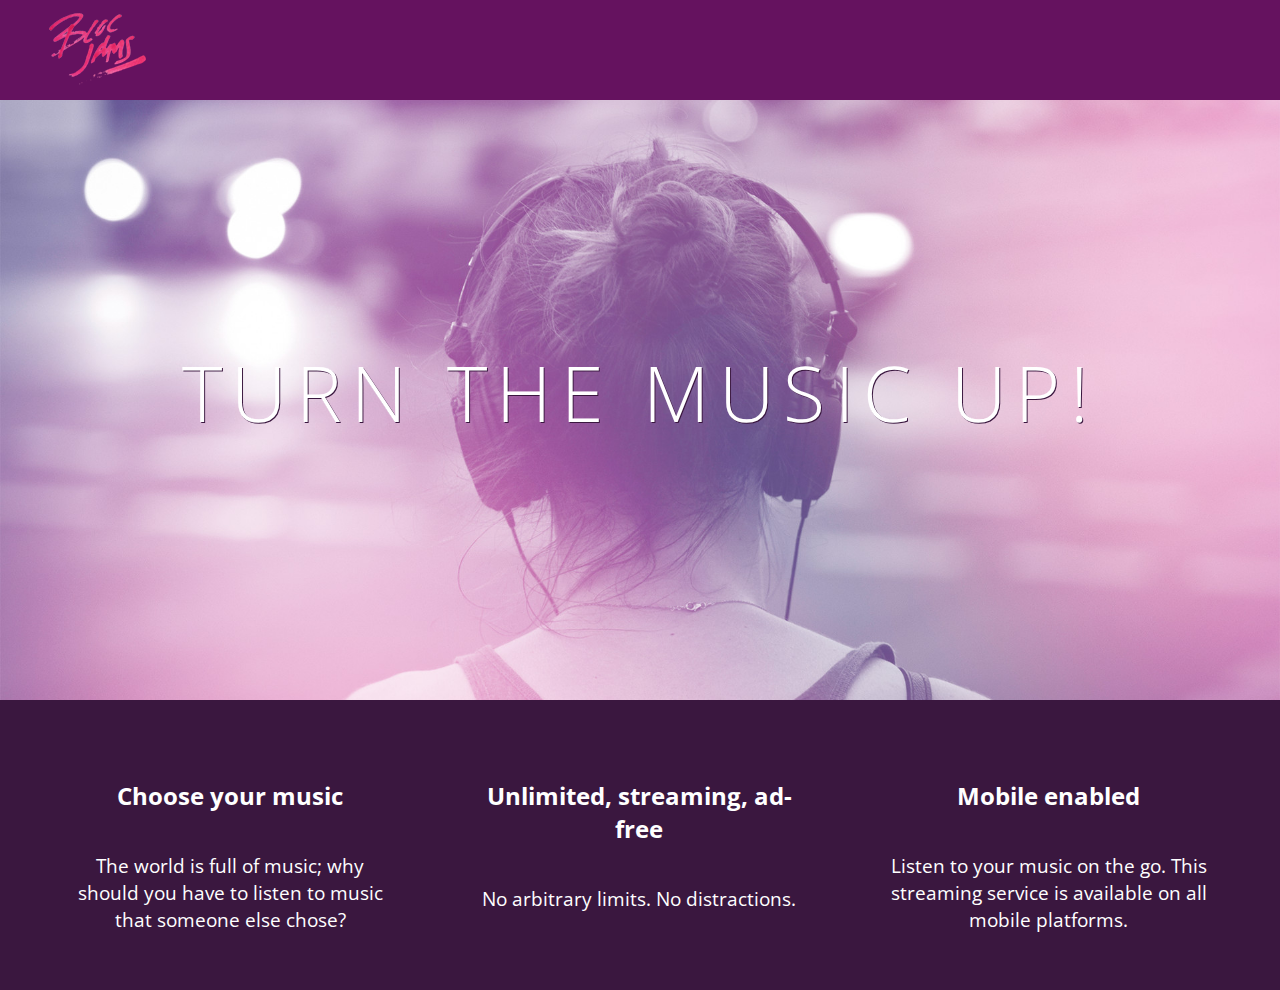
==== index.html @ bc3b6e40 "Checkpoint-4 updates to bloc-jams" ====
<!DOCTYPE html>
 <html>
     <head>
        <title>Bloc Jams</title>
        <meta name="viewport" content="width=device-width, initial-scale=1">
        <link rel="stylesheet" type="text/css" href="http://fonts.googleapis.com/css?family=Open+Sans:400,800,600,700,300">
        <link rel="stylesheet" type="text/css" href="http://code.ionicframework.com/ionicons/2.0.1/css/ionicons.min.css">
        <link rel="stylesheet" type="text/css" href="styles/normalize.css">
        <link rel="stylesheet" type="text/css" href="styles/main.css">
        <link rel="stylesheet" type="text/css" href="styles/landing.css">
     </head>
     <body class="landing">
        <nav class="navbar"> <!-- navigation bar -->
            <img src="assets/images/bloc_jams_logo.png" alt="bloc jams logo" class="logo">
        </nav>
        <section class="hero-content"> <!-- hero content -->
            <h1 class="hero-title">Turn the music up!</h1>
        </section>  
        <section class="selling-points container"> <!-- selling points -->
             <div class="point column third">
                 <span class="ion-music-note"></span>
                 <h5 class="point-title">Choose your music</h5>
                 <p class="point-description">The world is full of music; why should you have to listen to music that someone else chose?</p> 
            </div>
            <div class="point column third">
                 <span class="ion-radio-waves"></span>
                 <h5 class="point-title">Unlimited, streaming, ad-free</h5>
                 <p class="point-description">No arbitrary limits. No distractions.</p>
    
            </div>
             <div class="point column third">
                 <span class="ion-iphone"></span>
                 <h5 class="point-title">Mobile enabled</h5>
                 <p class="point-description">Listen to your music on the go. This streaming service is available on all mobile platforms.</p>
            </div>
        </section>
     </body>
 </html>
---- styles/main.css ----
*, *::before, *::after {
     -moz-box-sizing: border-box;
     -webkit-box-sizing: border-box;
     box-sizing: border-box;
 } 

html {
     height: 100%; /* makes sure our HTML takes up 100% of the browser window */
     font-size: 100%;
 }
 
 body {
     font-family: 'Open Sans'; /* sets our font to the "Open Sans" typeface */
     color: white;             /* sets the text color to white */
     min-height: 100%;         /* says the height of the body must be, at minimum, 100% of the window */
 }



 .navbar {
     padding: 0.5rem;
     background-color: rgb(101,18,95);
 }
 
 .navbar .logo {
     position: relative; /* positioning will be explained in a resource */
     left: 2rem;
 }
 .container {
     margin: 0 auto;
     max-width: 64rem;
 }
 
 
 /* Medium and small screens (640px) */
 @media (min-width: 640px) {
      html { font-size: 112%; }
     
     .column {
         float: left;
         padding-left: 1rem;
         padding-right: 1rem;
     }
     
     .column.full { width: 100%; }
     .column.two-thirds { width: 66.7%; }
     .column.half { width: 50%; }
     .column.third { width: 33.3%; }
     .column.fourth { width: 25%; }
     .column.flow-opposite { float: right; }  
 }
 
 /* Large screens (1024px) */
 @media (min-width: 1024px) {
     html { font-size: 120%; }
 }
---- styles/landing.css ----
body.landing {
     background-color: rgb(58,23,63);
 }
 
 .hero-content {
     position: relative;
     min-height: 600px;
     background-image: url(../assets/images/bloc_jams_bg.jpg);
     background-repeat: no-repeat;
     background-position: center center;
     background-size: cover;
 }
 
 .hero-content .hero-title {
     position: absolute;
     top: 40%;
     -webkit-transform: translateY(-50%);
     -moz-transform: translateY(-50%);
     transform: translateY(-50%);
     width: 100%;
     text-align: center;
     font-size: 4rem;
     font-weight: 300;
     text-transform: uppercase;
     letter-spacing: 0.5rem;
     text-shadow: 1px 1px 0px rgb(58,23,63);
 }
 
 .selling-points {
     position: relative;
 }
 
 .point {
     position: relative;
     padding: 2rem;
     text-align: center;
 }
 
 .point .point-title {
     font-size: 1.25rem;
 }
 
 .ion-music-note,
 .ion-radio-waves,
 .ion-iphone {
     color: rgb(233,50,117);
     font-size: 5rem;
 }
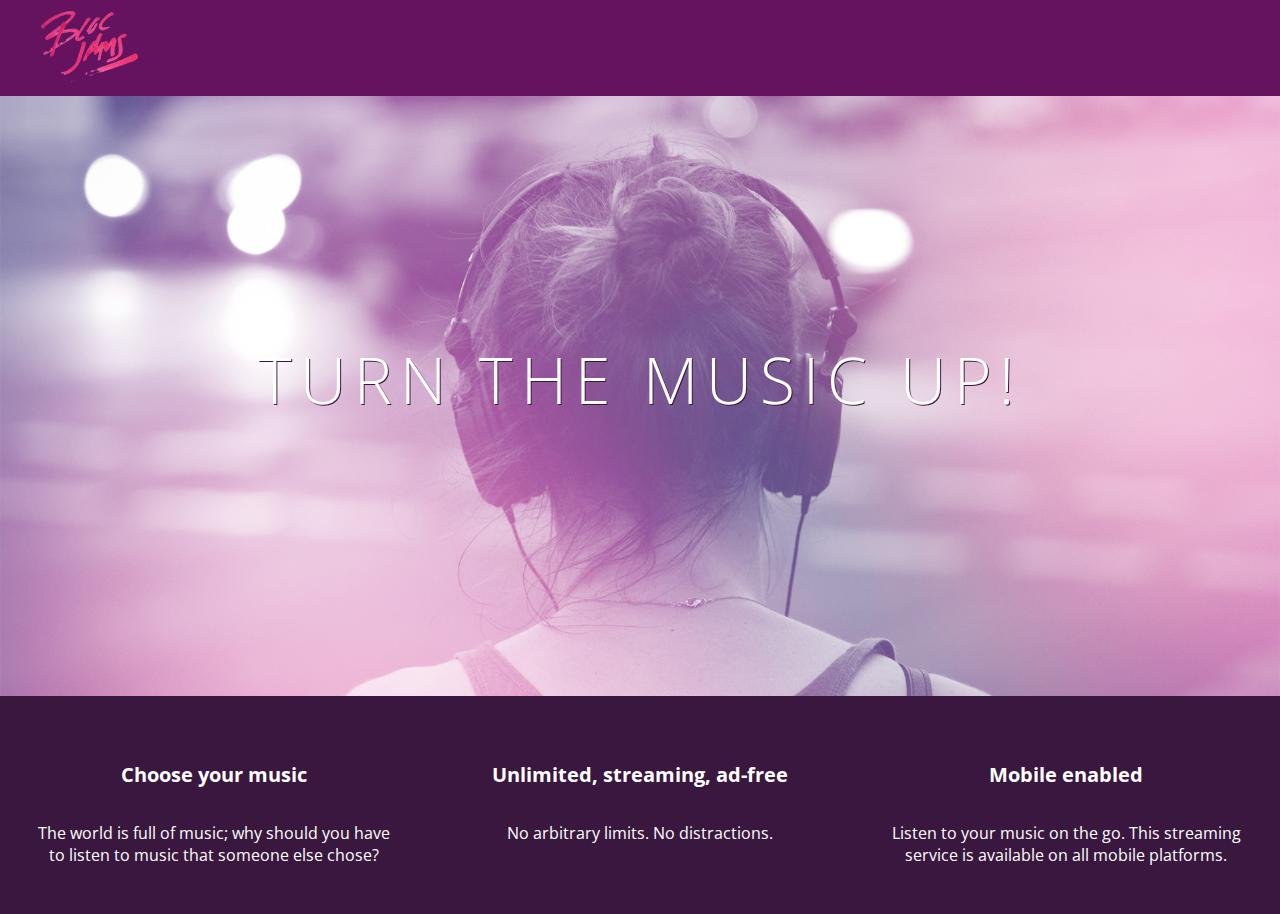
==== commit 0081b008: "Checkpoint-4 updates with clearfix class added" ====
--- a/index.html
+++ b/index.html
@@ -2,12 +2,10 @@
  <html>
      <head>
         <title>Bloc Jams</title>
-        <meta name="viewport" content="width=device-width, initial-scale=1">
         <link rel="stylesheet" type="text/css" href="http://fonts.googleapis.com/css?family=Open+Sans:400,800,600,700,300">
         <link rel="stylesheet" type="text/css" href="http://code.ionicframework.com/ionicons/2.0.1/css/ionicons.min.css">
         <link rel="stylesheet" type="text/css" href="styles/normalize.css">
         <link rel="stylesheet" type="text/css" href="styles/main.css">
-        <link rel="stylesheet" type="text/css" href="styles/landing.css">
      </head>
      <body class="landing">
         <nav class="navbar"> <!-- navigation bar -->
@@ -16,19 +14,19 @@
         <section class="hero-content"> <!-- hero content -->
             <h1 class="hero-title">Turn the music up!</h1>
         </section>  
-        <section class="selling-points container"> <!-- selling points -->
-             <div class="point column third">
+        <section class="selling-points clearfix"> <!-- selling points -->
+             <div class="point">
                  <span class="ion-music-note"></span>
                  <h5 class="point-title">Choose your music</h5>
                  <p class="point-description">The world is full of music; why should you have to listen to music that someone else chose?</p> 
             </div>
-            <div class="point column third">
+            <div class="point">
                  <span class="ion-radio-waves"></span>
                  <h5 class="point-title">Unlimited, streaming, ad-free</h5>
                  <p class="point-description">No arbitrary limits. No distractions.</p>
     
             </div>
-             <div class="point column third">
+             <div class="point">
                  <span class="ion-iphone"></span>
                  <h5 class="point-title">Mobile enabled</h5>
                  <p class="point-description">Listen to your music on the go. This streaming service is available on all mobile platforms.</p>
--- a/styles/main.css
+++ b/styles/main.css
@@ -1,10 +1,4 @@
- *, *::before, *::after {
-     -moz-box-sizing: border-box;
-     -webkit-box-sizing: border-box;
-     box-sizing: border-box;
- } 
-
-html {
+ html {
      height: 100%; /* makes sure our HTML takes up 100% of the browser window */
      font-size: 100%;
  }
@@ -14,7 +8,10 @@
      color: white;             /* sets the text color to white */
      min-height: 100%;         /* says the height of the body must be, at minimum, 100% of the window */
  }
-
+ 
+ body.landing {
+     background-color: rgb(58,23,63); /* sets the background color to an RGB value (see below) */
+ }
 
 
  .navbar {
@@ -26,32 +23,66 @@
      position: relative; /* positioning will be explained in a resource */
      left: 2rem;
  }
- .container {
-     margin: 0 auto;
-     max-width: 64rem;
+
+ .hero-content {
+     position: relative; /* positioning will be explained in a resource */
+     min-height: 600px;  /* hero content element must be _at least_ 600 pixels */
+     background-image: url(../assets/images/bloc_jams_bg.jpg);
+     background-repeat: no-repeat;
+     background-position: center center;
+     background-size: cover;
+ }
+
+.hero-content .hero-title {
+     position: absolute;             /* positioning will be explained in a resource */
+     top: 40%;                       /* positioning will be explained in a resource */
+     -webkit-transform: translateY(-50%);
+     -moz-transform: translateY(-50%);
+     -ms-transform: translateY(-50%);
+     transform: translateY(-50%);
+     width: 100%;                    /* makes sure the title inhabits the full width of its container */
+     text-align: center;             /* aligns text in the horizontal center of the element */
+     font-size: 4rem;                /* specifies the size of the font in root em units */
+     font-weight: 300;               /* makes the font thinner or lighter weight */
+     text-transform: uppercase;      /* transforms the text to be all uppercase lettering */
+     letter-spacing: 0.5rem;         /* puts 0.5 root ems worth of space between each letter */
+     text-shadow: 1px 1px 0px rgb(58,23,63); /* creates a shadow underneath the text for readability over the image */
+ }
+
+ .selling-points {
+     position: relative;
+     display: table;
+     width: 100%;
+     -webkit-box-sizing: border-box;
+     -moz-box-sizing: border-box;
+     box-sizing: border-box; /* we'll explain this in a resource */
  }
  
- 
- /* Medium and small screens (640px) */
- @media (min-width: 640px) {
-      html { font-size: 112%; }
-     
-     .column {
-         float: left;
-         padding-left: 1rem;
-         padding-right: 1rem;
-     }
-     
-     .column.full { width: 100%; }
-     .column.two-thirds { width: 66.7%; }
-     .column.half { width: 50%; }
-     .column.third { width: 33.3%; }
-     .column.fourth { width: 25%; }
-     .column.flow-opposite { float: right; }  
+ .point {
+     display: table-cell;
+     position: relative;
+     width: 33.3%;
+     padding: 2rem;
+     text-align: center;
  }
  
- /* Large screens (1024px) */
- @media (min-width: 1024px) {
-     html { font-size: 120%; }
+ .point .point-title {
+     font-size: 1.25rem;
+ }
+ 
+ .ion-music-note,
+ .ion-radio-waves,
+ .ion-iphone {
+     color: rgb(233,50,117);
+     font-size: 5rem;
  }
 
+.clearfix::before,
+.clearfix::after {
+   content: " ";
+   display: table;
+}
+
+.clearfix::after {
+   clear: both;
+}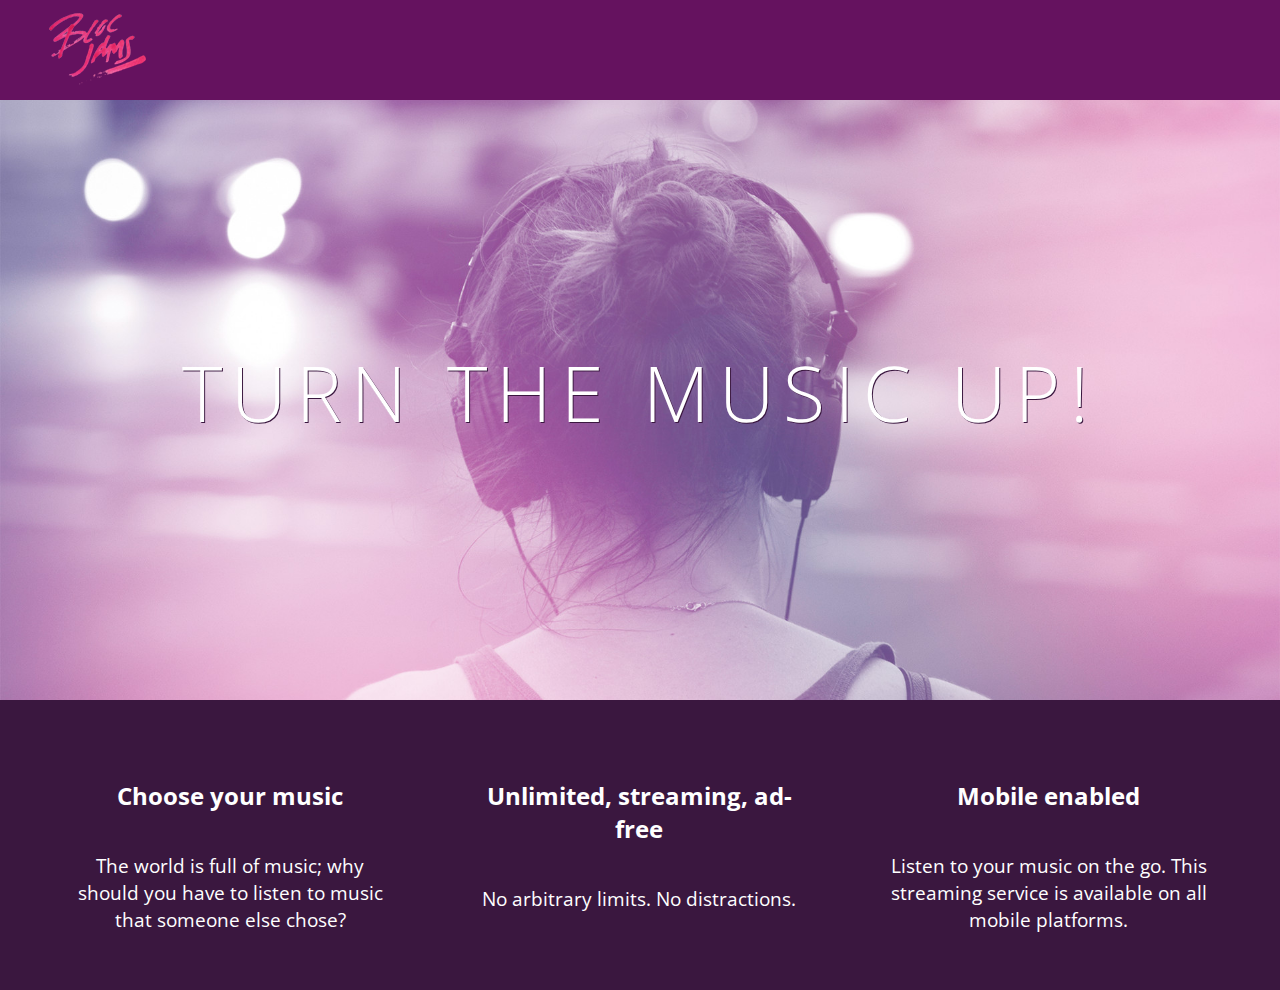
==== commit 801dc655: "clearfix mods added to checkpoint-4 branch" ====
--- a/index.html
+++ b/index.html
@@ -2,10 +2,12 @@
  <html>
      <head>
         <title>Bloc Jams</title>
+        <meta name="viewport" content="width=device-width, initial-scale=1">
         <link rel="stylesheet" type="text/css" href="http://fonts.googleapis.com/css?family=Open+Sans:400,800,600,700,300">
         <link rel="stylesheet" type="text/css" href="http://code.ionicframework.com/ionicons/2.0.1/css/ionicons.min.css">
         <link rel="stylesheet" type="text/css" href="styles/normalize.css">
         <link rel="stylesheet" type="text/css" href="styles/main.css">
+        <link rel="stylesheet" type="text/css" href="styles/landing.css">
      </head>
      <body class="landing">
         <nav class="navbar"> <!-- navigation bar -->
@@ -14,19 +16,19 @@
         <section class="hero-content"> <!-- hero content -->
             <h1 class="hero-title">Turn the music up!</h1>
         </section>  
-        <section class="selling-points clearfix"> <!-- selling points -->
-             <div class="point">
+        <section class="selling-points container clearfix"> <!-- selling points -->
+             <div class="point column third">
                  <span class="ion-music-note"></span>
                  <h5 class="point-title">Choose your music</h5>
                  <p class="point-description">The world is full of music; why should you have to listen to music that someone else chose?</p> 
             </div>
-            <div class="point">
+            <div class="point column third">
                  <span class="ion-radio-waves"></span>
                  <h5 class="point-title">Unlimited, streaming, ad-free</h5>
                  <p class="point-description">No arbitrary limits. No distractions.</p>
     
             </div>
-             <div class="point">
+             <div class="point column third">
                  <span class="ion-iphone"></span>
                  <h5 class="point-title">Mobile enabled</h5>
                  <p class="point-description">Listen to your music on the go. This streaming service is available on all mobile platforms.</p>
--- a/styles/main.css
+++ b/styles/main.css
@@ -1,4 +1,10 @@
- html {
+ *, *::before, *::after {
+     -moz-box-sizing: border-box;
+     -webkit-box-sizing: border-box;
+     box-sizing: border-box;
+ } 
+
+html {
      height: 100%; /* makes sure our HTML takes up 100% of the browser window */
      font-size: 100%;
  }
@@ -8,10 +14,7 @@
      color: white;             /* sets the text color to white */
      min-height: 100%;         /* says the height of the body must be, at minimum, 100% of the window */
  }
- 
- body.landing {
-     background-color: rgb(58,23,63); /* sets the background color to an RGB value (see below) */
- }
+
 
 
  .navbar {
@@ -23,60 +26,34 @@
      position: relative; /* positioning will be explained in a resource */
      left: 2rem;
  }
-
- .hero-content {
-     position: relative; /* positioning will be explained in a resource */
-     min-height: 600px;  /* hero content element must be _at least_ 600 pixels */
-     background-image: url(../assets/images/bloc_jams_bg.jpg);
-     background-repeat: no-repeat;
-     background-position: center center;
-     background-size: cover;
- }
-
-.hero-content .hero-title {
-     position: absolute;             /* positioning will be explained in a resource */
-     top: 40%;                       /* positioning will be explained in a resource */
-     -webkit-transform: translateY(-50%);
-     -moz-transform: translateY(-50%);
-     -ms-transform: translateY(-50%);
-     transform: translateY(-50%);
-     width: 100%;                    /* makes sure the title inhabits the full width of its container */
-     text-align: center;             /* aligns text in the horizontal center of the element */
-     font-size: 4rem;                /* specifies the size of the font in root em units */
-     font-weight: 300;               /* makes the font thinner or lighter weight */
-     text-transform: uppercase;      /* transforms the text to be all uppercase lettering */
-     letter-spacing: 0.5rem;         /* puts 0.5 root ems worth of space between each letter */
-     text-shadow: 1px 1px 0px rgb(58,23,63); /* creates a shadow underneath the text for readability over the image */
- }
-
- .selling-points {
-     position: relative;
-     display: table;
-     width: 100%;
-     -webkit-box-sizing: border-box;
-     -moz-box-sizing: border-box;
-     box-sizing: border-box; /* we'll explain this in a resource */
+ .container {
+     margin: 0 auto;
+     max-width: 64rem;
  }
  
- .point {
-     display: table-cell;
-     position: relative;
-     width: 33.3%;
-     padding: 2rem;
-     text-align: center;
+ 
+ /* Medium and small screens (640px) */
+ @media (min-width: 640px) {
+      html { font-size: 112%; }
+     
+     .column {
+         float: left;
+         padding-left: 1rem;
+         padding-right: 1rem;
+     }
+     
+     .column.full { width: 100%; }
+     .column.two-thirds { width: 66.7%; }
+     .column.half { width: 50%; }
+     .column.third { width: 33.3%; }
+     .column.fourth { width: 25%; }
+     .column.flow-opposite { float: right; }  
  }
  
- .point .point-title {
-     font-size: 1.25rem;
+ /* Large screens (1024px) */
+ @media (min-width: 1024px) {
+     html { font-size: 120%; }
  }
- 
- .ion-music-note,
- .ion-radio-waves,
- .ion-iphone {
-     color: rgb(233,50,117);
-     font-size: 5rem;
- }
-
 .clearfix::before,
 .clearfix::after {
    content: " ";
@@ -85,4 +62,4 @@
 
 .clearfix::after {
    clear: both;
-}+}
--- a/styles/landing.css
+++ b/styles/landing.css
@@ -0,0 +1,48 @@
+ body.landing {
+     background-color: rgb(58,23,63);
+ }
+ 
+ .hero-content {
+     position: relative;
+     min-height: 600px;
+     background-image: url(../assets/images/bloc_jams_bg.jpg);
+     background-repeat: no-repeat;
+     background-position: center center;
+     background-size: cover;
+ }
+ 
+ .hero-content .hero-title {
+     position: absolute;
+     top: 40%;
+     -webkit-transform: translateY(-50%);
+     -moz-transform: translateY(-50%);
+     transform: translateY(-50%);
+     width: 100%;
+     text-align: center;
+     font-size: 4rem;
+     font-weight: 300;
+     text-transform: uppercase;
+     letter-spacing: 0.5rem;
+     text-shadow: 1px 1px 0px rgb(58,23,63);
+ }
+ 
+ .selling-points {
+     position: relative;
+ }
+ 
+ .point {
+     position: relative;
+     padding: 2rem;
+     text-align: center;
+ }
+ 
+ .point .point-title {
+     font-size: 1.25rem;
+ }
+ 
+ .ion-music-note,
+ .ion-radio-waves,
+ .ion-iphone {
+     color: rgb(233,50,117);
+     font-size: 5rem;
+ }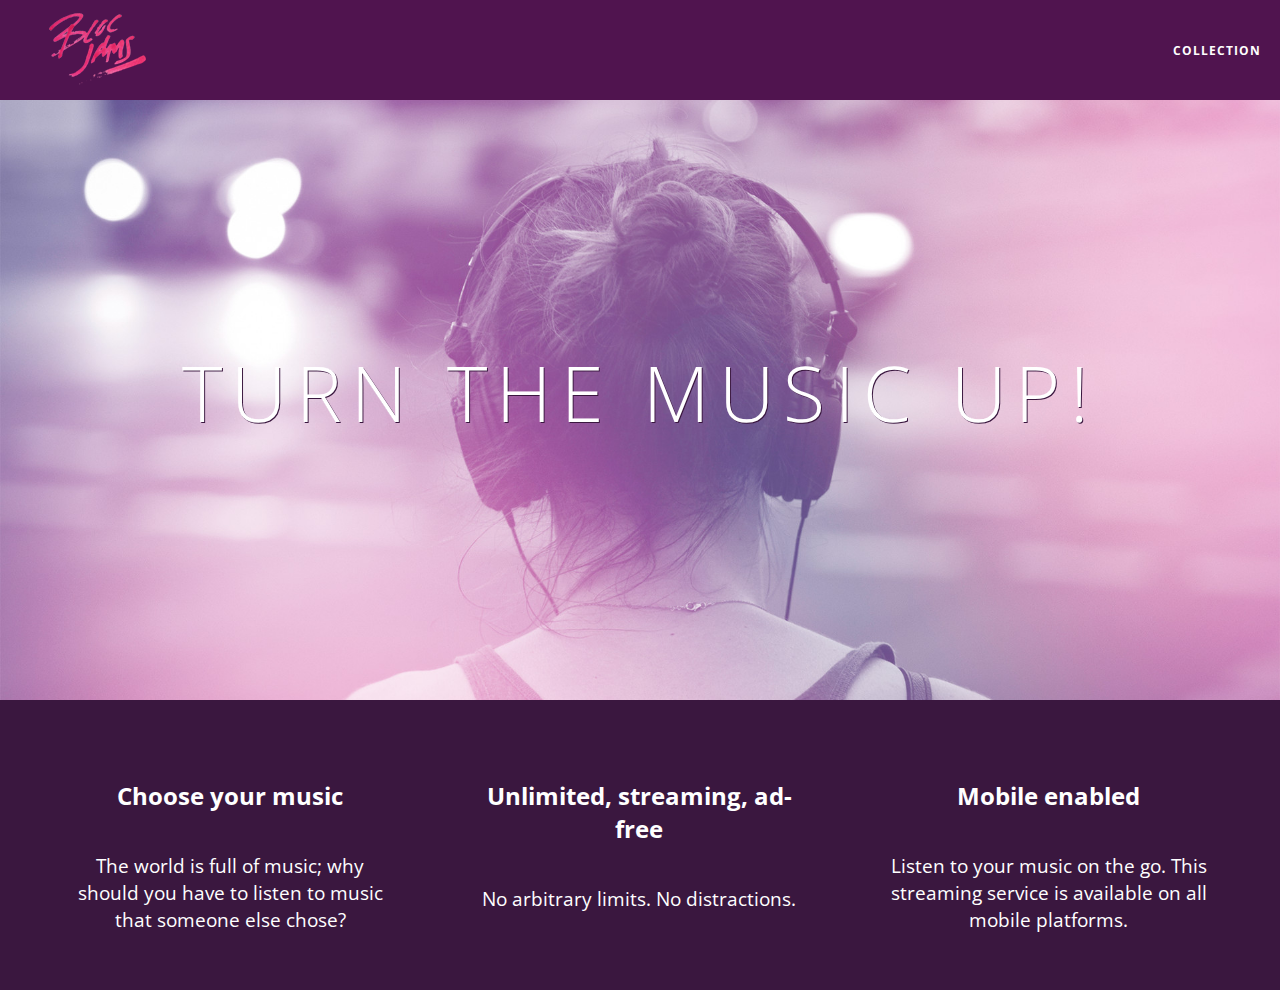
==== commit c7bd6151: "checkpoint-5 completed" ====
--- a/index.html
+++ b/index.html
@@ -11,7 +11,12 @@
      </head>
      <body class="landing">
         <nav class="navbar"> <!-- navigation bar -->
-            <img src="assets/images/bloc_jams_logo.png" alt="bloc jams logo" class="logo">
+            <a href="index.html" class="logo">
+             <img src="assets/images/bloc_jams_logo.png" alt="bloc jams logo">
+            </a>
+            <div class="links-container">
+                <a href="collection.html" class="navbar-link">collection</a>
+            </div>
         </nav>
         <section class="hero-content"> <!-- hero content -->
             <h1 class="hero-title">Turn the music up!</h1>
--- a/styles/main.css
+++ b/styles/main.css
@@ -18,13 +18,52 @@
 
 
  .navbar {
+     position: relative;
      padding: 0.5rem;
-     background-color: rgb(101,18,95);
+     /* #1 */
+     background-color: rgba(101,18,95,0.5);
+     /* #2 */
+     z-index: 1;
  }
  
  .navbar .logo {
      position: relative; /* positioning will be explained in a resource */
      left: 2rem;
+     cursor: pointer;  /* produces the finger-pointer icon when you hover over the logo */
+ }
+ 
+ .navbar .links-container {
+     display: table;
+     position: absolute;
+     top: 0;
+     right: 0;
+     height: 100px;
+     color: white;
+     /* #3 */
+     text-decoration: none;
+ }
+ 
+ .links-container .navbar-link {
+     display: table-cell;
+     position: relative;
+     height: 100%;
+     padding-left: 1rem;
+     padding-right: 1rem;
+     /* #4 */
+     vertical-align: middle;
+     color: white;
+     font-size: 0.625rem;
+     letter-spacing: 0.05rem;
+     font-weight: 700;
+     text-transform: uppercase;
+     /* #3 */
+     text-decoration: none;
+     cursor: pointer;
+ }
+ 
+   /* #5 */
+ .links-container .navbar-link:hover {
+     color: rgb(233,50,117);
  }
  .container {
      margin: 0 auto;
@@ -62,4 +101,4 @@
 
 .clearfix::after {
    clear: both;
-}
+}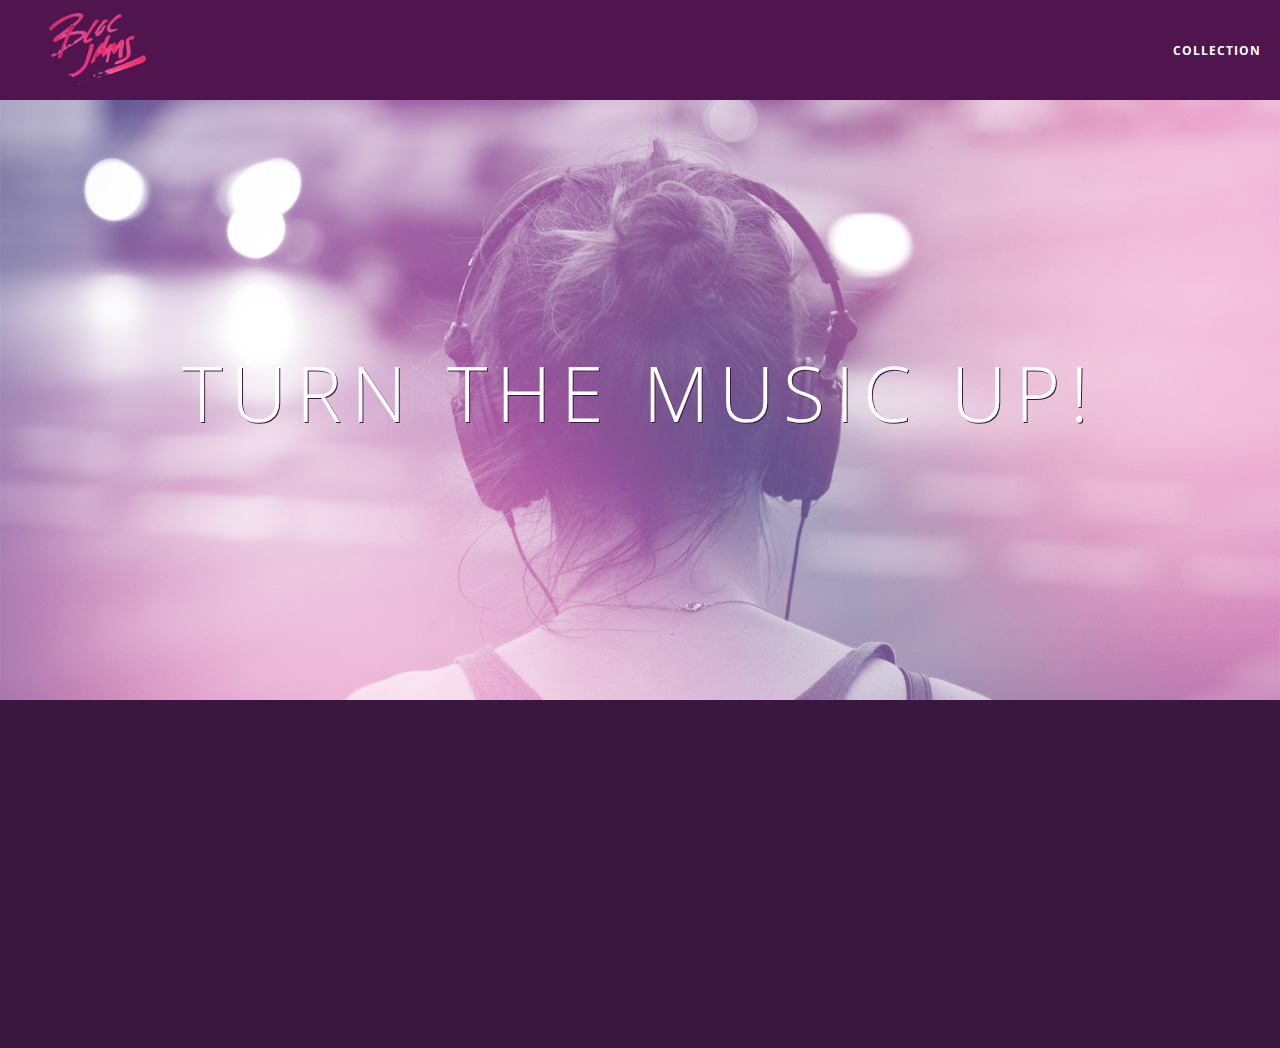
==== commit 8f840079: "Checkpoint-8 completed" ====
--- a/index.html
+++ b/index.html
@@ -39,5 +39,6 @@
                  <p class="point-description">Listen to your music on the go. This streaming service is available on all mobile platforms.</p>
             </div>
         </section>
+         <script src="scripts/landing.js"></script>
      </body>
  </html>--- a/styles/main.css
+++ b/styles/main.css
@@ -69,7 +69,10 @@
      margin: 0 auto;
      max-width: 64rem;
  }
- 
+
+ .container.narrow {
+     max-width: 56rem;
+ }
  
  /* Medium and small screens (640px) */
  @media (min-width: 640px) {
--- a/styles/landing.css
+++ b/styles/landing.css
@@ -34,6 +34,16 @@
      position: relative;
      padding: 2rem;
      text-align: center;
+     opacity: 0;
+     -webkit-transform: scaleX(0.9) translateY(3rem);
+     -moz-transform: scaleX(0.9) translateY(3rem);
+     transform: scaleX(0.9) translateY(3rem);
+     -webkit-transition: all 0.25s ease-in-out;
+     -moz-transition: all 0.25s ease-in-out;
+     transition: all 0.25s ease-in-out;
+     -webkit-transition-delay: 0.2s;
+     -moz-transition-delay: 0.2s;
+     transition-delay: 0.2s;
  }
  
  .point .point-title {
